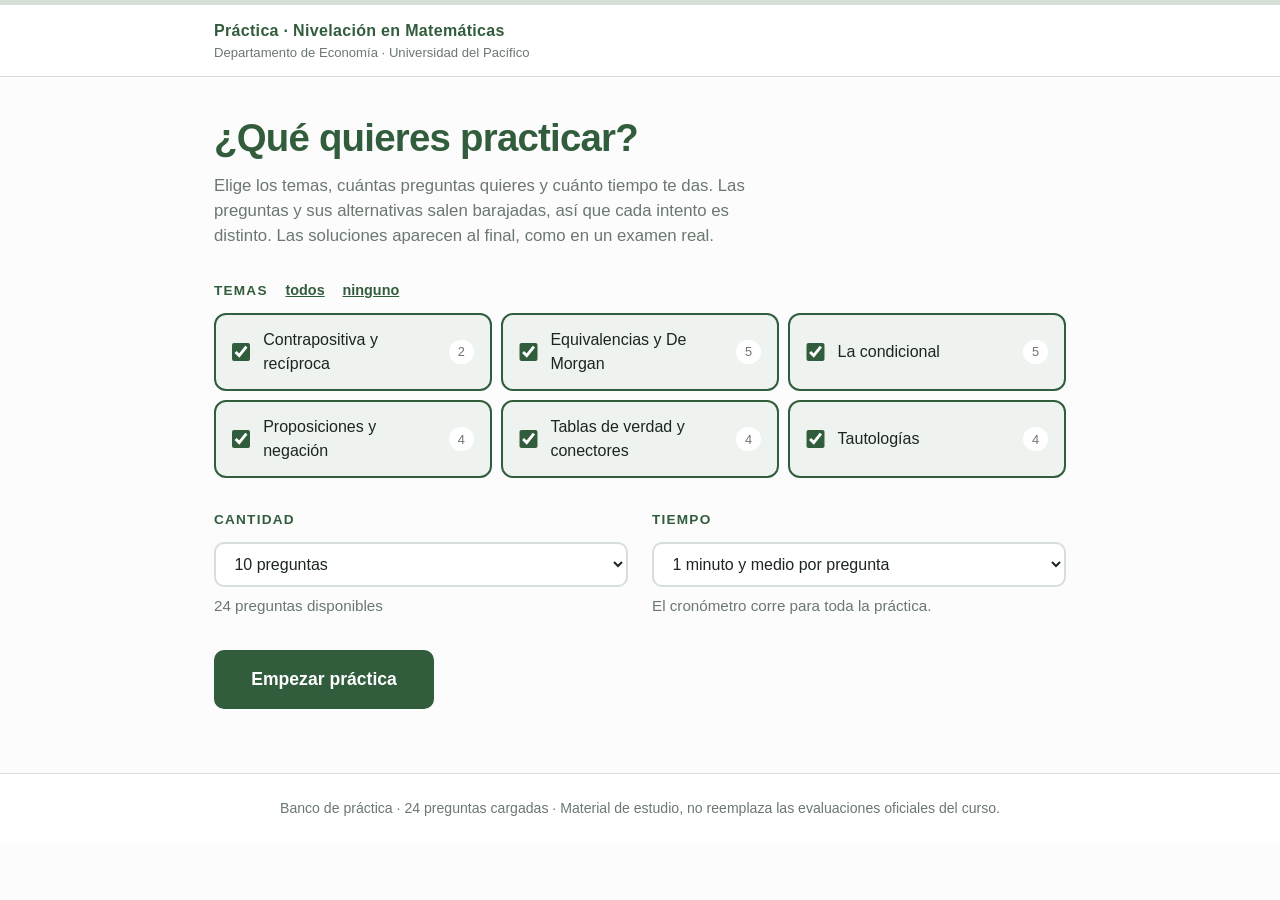
==== index.html @ eaf9e849 "Add files via upload" ====
<!DOCTYPE html>
<html lang="es">
<head>
<meta charset="utf-8">
<meta name="viewport" content="width=device-width, initial-scale=1">
<title>Práctica · Nivelación en Matemáticas · Universidad del Pacífico</title>
<meta name="description" content="Banco de práctica con preguntas de exámenes pasados, por temas y con solución.">

<link rel="stylesheet" href="assets/estilos.css">

<!-- KaTeX renderiza las fórmulas escritas entre signos de dólar.
     Va incluido en la carpeta, así que el sitio funciona sin internet. -->
<link rel="stylesheet" href="assets/katex/katex.min.css">
<script defer src="assets/katex/katex.min.js"></script>
<script defer src="assets/katex/auto-render.min.js"></script>
</head>
<body>

<div class="cinta"><div id="progreso"></div></div>

<header class="principal">
  <div class="envoltura">
    <div class="titulo-sitio">
      <!-- El logo aparece solo si existe el archivo assets/logo-up.png.
           Si no está, esta línea se oculta sola y no se ve nada roto. -->
      <img class="logo" src="assets/logo-up.png" alt="Universidad del Pacífico"
           onerror="this.remove()">
      <div>Práctica · Nivelación en Matemáticas
        <small>Departamento de Economía · Universidad del Pacífico</small>
      </div>
    </div>
    <div class="estado oculto" id="estado">
      <span id="contador"></span>
      <span class="crono" id="crono">0:00</span>
    </div>
  </div>
</header>

<main>

  <!-- ============ 1. CONFIGURACIÓN ============ -->
  <section id="config" class="pantalla">
    <h1>¿Qué quieres practicar?</h1>
    <p class="bajada">
      Elige los temas, cuántas preguntas quieres y cuánto tiempo te das.
      Las preguntas y sus alternativas salen barajadas, así que cada intento es distinto.
      Las soluciones aparecen al final, como en un examen real.
    </p>

    <div class="seccion">
      <span class="etiqueta-campo">Temas
        <button class="enlace-mini" id="todos">todos</button>
        <button class="enlace-mini" id="ninguno">ninguno</button>
      </span>
      <div class="temas" id="temas"></div>
      <p class="aviso oculto" id="aviso">Selecciona al menos un tema para empezar.</p>
    </div>

    <div class="seccion fila-campos">
      <div class="campo">
        <span class="etiqueta-campo">Cantidad</span>
        <select id="cantidad"></select>
        <p class="cifra" style="text-align:left;margin-top:.5rem" id="disponibles"></p>
      </div>
      <div class="campo">
        <span class="etiqueta-campo">Tiempo</span>
        <select id="tiempo">
          <option value="0">Sin límite</option>
          <option value="1">1 minuto por pregunta</option>
          <option value="1.5" selected>1 minuto y medio por pregunta</option>
          <option value="2">2 minutos por pregunta</option>
          <option value="3">3 minutos por pregunta</option>
        </select>
        <p class="cifra" style="text-align:left;margin-top:.5rem">El cronómetro corre para toda la práctica.</p>
      </div>
    </div>

    <button class="btn lleno grande" id="empezar">Empezar práctica</button>

    <!-- Aviso de recolección de datos. Solo aparece si está configurada
         la URL en assets/config.js. -->
    <p class="nota-datos oculto" id="aviso-datos"></p>
  </section>

  <!-- ============ 2. PRÁCTICA ============ -->
  <section id="practica" class="pantalla oculto">
    <div class="puntos" id="puntos"></div>
    <div class="tarjeta-pregunta" id="tarjeta"></div>
    <div class="barra-nav">
      <div class="izq">
        <button class="btn" id="anterior">Anterior</button>
        <button class="btn" id="siguiente">Siguiente</button>
      </div>
      <button class="btn lleno" id="terminar">Terminar</button>
    </div>
  </section>

  <!-- ============ 3. RESULTADOS ============ -->
  <section id="resultados" class="pantalla oculto"></section>

</main>

<footer class="pie">
  <div class="envoltura">
    Banco de práctica · <span id="total-banco">0</span> preguntas cargadas ·
    Material de estudio, no reemplaza las evaluaciones oficiales del curso.
  </div>
</footer>

<!-- ============ BANCOS DE PREGUNTAS ============
     Para agregar un curso o capítulo nuevo: crea el archivo en la carpeta
     banco/ y añádelo aquí con una línea igual a la de abajo. -->
<script src="banco/logica.js"></script>

<script src="assets/config.js"></script>
<script src="assets/app.js"></script>
</body>
</html>
---- assets/estilos.css ----
/* Práctica Nive — hoja de estilos
   Los colores salen del tema de las diapositivas del curso (verde kugreen). */

:root{
  --verde:#325D3D;
  --verde-osc:#274B31;
  --verde-medio:#849E8B;
  --verde-claro:#D6DFD8;
  --verde-muy-claro:#EEF3EF;
  --rojo:#B3261E;
  --rojo-suave:#FBE9E7;
  --ambar:#C98A00;
  --ambar-suave:#FFF6E5;
  --ok:#1E7A3C;
  --ok-suave:#E6F4EA;
  --tinta:#1C2620;
  --gris:#6B7770;
  --papel:#FBFCFB;
  --sombra:0 1px 3px rgba(28,38,32,.07), 0 6px 18px rgba(28,38,32,.05);
}
*{box-sizing:border-box;margin:0;padding:0}
html{scroll-behavior:smooth}
body{
  font-family:"Segoe UI",-apple-system,BlinkMacSystemFont,Roboto,Helvetica,Arial,sans-serif;
  background:var(--papel); color:var(--tinta); line-height:1.5;
  -webkit-font-smoothing:antialiased;
}
.oculto{display:none !important}

/* ---------- Cabecera ---------- */
.cinta{height:5px;background:var(--verde-claro)}
.cinta div{height:100%;background:var(--verde);width:0;transition:width .3s ease}

header.principal{
  background:#fff; border-bottom:1px solid var(--verde-claro);
  padding:.85rem 0; position:sticky; top:0; z-index:20;
}
.envoltura{max-width:900px; margin:0 auto; padding:0 1.5rem}
header.principal .envoltura{display:flex; align-items:center; justify-content:space-between; gap:1rem; flex-wrap:wrap}
.titulo-sitio{font-size:1rem; font-weight:700; color:var(--verde); letter-spacing:.02em;
  display:flex; align-items:center; gap:.9rem}
.titulo-sitio small{display:block; font-weight:400; color:var(--gris); font-size:.82rem; letter-spacing:0}
.titulo-sitio .logo{height:38px; width:auto; flex:none}
@media (max-width:600px){ .titulo-sitio .logo{height:30px} }

.estado{display:flex; align-items:center; gap:1.1rem; font-size:.95rem; color:var(--gris)}
.crono{
  font-variant-numeric:tabular-nums; font-weight:700; font-size:1.15rem; color:var(--verde);
  background:var(--verde-muy-claro); border:1px solid var(--verde-claro);
  padding:.25rem .7rem; border-radius:8px; min-width:5.2rem; text-align:center;
}
.crono.alerta{color:#8A5A00; background:var(--ambar-suave); border-color:#F0DCB0}
.crono.critico{color:var(--rojo); background:var(--rojo-suave); border-color:#F3C9C4;
  animation:latido 1s ease-in-out infinite}
@keyframes latido{50%{transform:scale(1.05)}}

main{max-width:900px; margin:0 auto; padding:2rem 1.5rem 4rem}

/* ---------- Tipografía común ---------- */
h1{font-size:clamp(1.7rem,4vw,2.4rem); color:var(--verde); letter-spacing:-.02em; margin-bottom:.4rem}
h2{font-size:1.35rem; color:var(--verde); margin-bottom:.8rem}
.bajada{color:var(--gris); font-size:1.05rem; max-width:60ch; margin-bottom:2rem}
.seccion{margin-bottom:2rem}
.etiqueta-campo{
  display:block; font-size:.85rem; letter-spacing:.09em; text-transform:uppercase;
  color:var(--verde); font-weight:700; margin-bottom:.7rem;
}

/* ---------- Configuración ---------- */
.temas{display:grid; grid-template-columns:repeat(auto-fill,minmax(260px,1fr)); gap:.6rem}
.tema{
  display:flex; align-items:center; gap:.8rem; cursor:pointer; user-select:none;
  border:2px solid var(--verde-claro); background:#fff; border-radius:12px;
  padding:.8rem 1rem; transition:all .15s ease;
}
.tema:hover{border-color:var(--verde-medio)}
.tema input{width:1.15rem; height:1.15rem; accent-color:var(--verde); cursor:pointer; flex:none}
.tema .nombre{flex:1; font-size:1rem}
.tema .cuenta{
  flex:none; font-size:.8rem; color:var(--gris); background:var(--verde-muy-claro);
  border-radius:999px; padding:.15rem .55rem; font-variant-numeric:tabular-nums;
}
.tema.activo{border-color:var(--verde); background:var(--verde-muy-claro)}
.tema.activo .cuenta{background:#fff}

.enlace-mini{
  background:none; border:none; color:var(--verde); font:inherit; font-size:.9rem;
  text-decoration:underline; cursor:pointer; padding:0; margin-left:.8rem;
}
.fila-campos{display:flex; gap:1.5rem; flex-wrap:wrap}
.campo{flex:1 1 220px}
select{
  width:100%; font:inherit; font-size:1rem; padding:.7rem .9rem; border-radius:10px;
  border:2px solid var(--verde-claro); background:#fff; color:var(--tinta); cursor:pointer;
}
select:focus{outline:none; border-color:var(--verde)}

/* ---------- Botones ---------- */
button{font:inherit; cursor:pointer; border-radius:10px; transition:all .15s ease}
.btn{
  font-size:1rem; font-weight:600; padding:.75rem 1.5rem;
  border:2px solid var(--verde); background:#fff; color:var(--verde);
}
.btn:hover:not(:disabled){background:var(--verde-muy-claro)}
.btn.lleno{background:var(--verde); color:#fff}
.btn.lleno:hover:not(:disabled){background:var(--verde-osc)}
.btn.grande{font-size:1.1rem; padding:.9rem 2.2rem}
.btn:disabled{opacity:.35; cursor:default}
.aviso{color:var(--rojo); font-size:.95rem; margin-top:.8rem}

/* ---------- Práctica ---------- */
.puntos{display:flex; flex-wrap:wrap; gap:.4rem; margin-bottom:1.5rem}
.punto{
  width:2.1rem; height:2.1rem; border-radius:8px; border:2px solid var(--verde-claro);
  background:#fff; color:var(--gris); font-size:.9rem; font-weight:600;
}
.punto:hover{border-color:var(--verde-medio)}
.punto.respondida{background:var(--verde-muy-claro); border-color:var(--verde-medio); color:var(--verde)}
.punto.actual{border-color:var(--verde); background:var(--verde); color:#fff}

.tarjeta-pregunta{
  background:#fff; border:1px solid var(--verde-claro); border-radius:16px;
  padding:1.8rem; box-shadow:var(--sombra); margin-bottom:1.5rem;
}
.meta-pregunta{
  display:flex; gap:.6rem; align-items:center; flex-wrap:wrap; margin-bottom:1rem;
  font-size:.8rem; letter-spacing:.08em; text-transform:uppercase; font-weight:600;
}
.chip{background:var(--verde-muy-claro); color:var(--verde); border:1px solid var(--verde-claro);
  border-radius:999px; padding:.25rem .75rem}
.chip.fuente{background:#fff; color:var(--gris); border-color:var(--verde-claro)}
.enunciado{font-size:clamp(1.1rem,2vw,1.3rem); line-height:1.5; margin-bottom:1.4rem}

ul.opciones{list-style:none; display:grid; gap:.6rem}
li.opcion{
  display:flex; align-items:center; gap:.9rem; cursor:pointer;
  border:2px solid var(--verde-claro); background:#fff; border-radius:12px;
  padding:.85rem 1.1rem; font-size:1.05rem; transition:all .15s ease;
}
li.opcion:hover{border-color:var(--verde-medio)}
li.opcion .letra{
  flex:none; width:2rem; height:2rem; border-radius:50%; background:var(--verde-muy-claro);
  color:var(--verde); font-weight:700; font-size:.9rem; border:1px solid var(--verde-claro);
  display:flex; align-items:center; justify-content:center;
}
li.opcion.elegida{border-color:var(--verde); background:var(--verde-muy-claro)}
li.opcion.elegida .letra{background:var(--verde); color:#fff; border-color:var(--verde)}

.barra-nav{display:flex; align-items:center; justify-content:space-between; gap:.8rem; flex-wrap:wrap}
.barra-nav .izq{display:flex; gap:.6rem}

/* ---------- Resultados ---------- */
.cabecera-resultado{display:flex; align-items:center; gap:1.8rem; flex-wrap:wrap; margin-bottom:2rem}
.medalla{
  flex:none; width:9rem; height:9rem; border-radius:50%; border:9px solid var(--verde);
  background:var(--verde-muy-claro); display:flex; flex-direction:column;
  align-items:center; justify-content:center;
}
.medalla b{font-size:2.4rem; line-height:1; color:var(--verde); font-variant-numeric:tabular-nums}
.medalla span{font-size:.68rem; color:var(--gris); letter-spacing:.03em; margin-top:.35rem; white-space:nowrap}
.medalla.floja{border-color:var(--ambar); background:var(--ambar-suave)}
.medalla.floja b{color:#8A5A00}

.desglose{display:grid; gap:.7rem; margin-bottom:2.2rem}
.linea-tema{display:grid; grid-template-columns:1fr 7rem 3.5rem; gap:.9rem; align-items:center; font-size:1rem}
.pista{height:.6rem; background:var(--verde-claro); border-radius:999px; overflow:hidden}
.pista div{height:100%; background:var(--verde); border-radius:999px; transition:width .5s ease}
.pista div.floja{background:var(--ambar)}
.pista div.mala{background:var(--rojo)}
.cifra{text-align:right; font-variant-numeric:tabular-nums; color:var(--gris); font-size:.95rem}

.revision{display:grid; gap:1rem}
.item{border:1px solid var(--verde-claro); border-left-width:6px; border-radius:0 14px 14px 0;
  background:#fff; padding:1.3rem 1.5rem; box-shadow:var(--sombra)}
.item.bien{border-left-color:var(--ok)}
.item.mal{border-left-color:var(--rojo)}
.item.vacia{border-left-color:var(--verde-medio)}
.item .cabeza{display:flex; align-items:center; gap:.7rem; margin-bottom:.7rem; flex-wrap:wrap}
.veredicto{font-weight:700; font-size:.85rem; letter-spacing:.06em; text-transform:uppercase;
  border-radius:999px; padding:.2rem .7rem}
.veredicto.bien{color:var(--ok); background:var(--ok-suave)}
.veredicto.mal{color:var(--rojo); background:var(--rojo-suave)}
.veredicto.vacia{color:var(--gris); background:var(--verde-muy-claro)}
.item .enun{font-size:1.05rem; margin-bottom:.9rem; font-weight:500}
.respuestas-item{display:grid; gap:.35rem; margin-bottom:.9rem; font-size:1rem}
.respuestas-item div{padding:.4rem .8rem; border-radius:8px}
.tuya-mal{background:var(--rojo-suave); color:#7A1810}
.la-buena{background:var(--ok-suave); color:#14532B}
.sin-marcar{background:var(--verde-muy-claro); color:var(--gris)}
.solucion{border-left:4px solid var(--verde); background:var(--verde-muy-claro);
  border-radius:0 10px 10px 0; padding:.9rem 1.1rem; font-size:1rem; line-height:1.6}
.solucion b{color:var(--verde)}

footer.pie{
  border-top:1px solid var(--verde-claro); background:#fff; padding:1.5rem 0;
  color:var(--gris); font-size:.88rem; text-align:center;
}

@media (max-width:600px){
  .linea-tema{grid-template-columns:1fr 4.5rem 3rem; font-size:.92rem}
  .medalla{width:7rem;height:7rem;border-width:7px}
  .medalla b{font-size:1.9rem}
  .tarjeta-pregunta{padding:1.2rem}
}
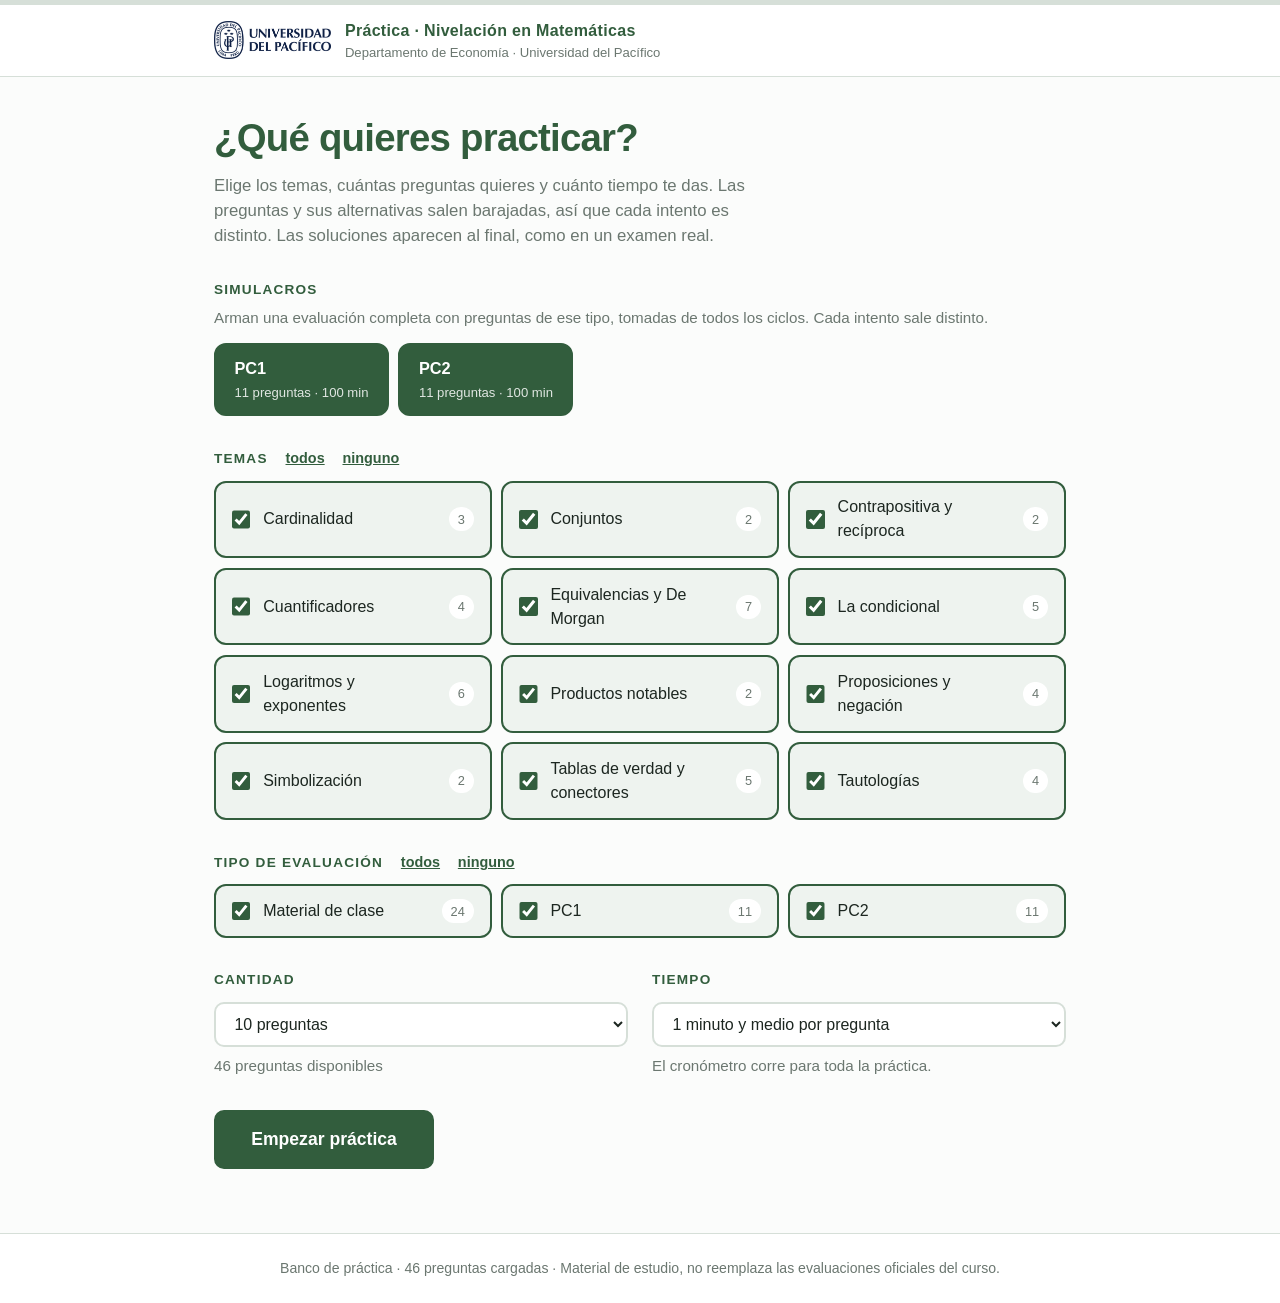
==== commit e846658c: "Add files via upload" ====
--- a/index.html
+++ b/index.html
@@ -47,13 +47,39 @@
       Las soluciones aparecen al final, como en un examen real.
     </p>
 
+    <!-- Simulacros: arman una evaluación completa de un tipo, mezclando ciclos.
+         Solo aparece si el banco tiene preguntas de evaluaciones reales. -->
+    <div class="seccion oculto" id="bloque-simulacros">
+      <span class="etiqueta-campo">Simulacros</span>
+      <p class="cifra" style="text-align:left;margin:-.3rem 0 .8rem">
+        Arman una evaluación completa con preguntas de ese tipo, tomadas de todos los ciclos.
+        Cada intento sale distinto.
+      </p>
+      <div class="fichas" id="simulacros"></div>
+    </div>
+
     <div class="seccion">
       <span class="etiqueta-campo">Temas
         <button class="enlace-mini" id="todos">todos</button>
         <button class="enlace-mini" id="ninguno">ninguno</button>
       </span>
       <div class="temas" id="temas"></div>
-      <p class="aviso oculto" id="aviso">Selecciona al menos un tema para empezar.</p>
+    </div>
+
+    <!-- Segundo filtro. Solo aparece si el banco tiene más de un tipo
+         de evaluación (PC1, EP, EF, material de clase...). -->
+    <div class="seccion oculto" id="bloque-examenes">
+      <span class="etiqueta-campo">Tipo de evaluación
+        <button class="enlace-mini" id="todos-ex">todos</button>
+        <button class="enlace-mini" id="ninguno-ex">ninguno</button>
+      </span>
+      <div class="temas" id="examenes"></div>
+    </div>
+
+    <div class="seccion">
+      <p class="aviso oculto" id="aviso">
+        No hay preguntas con esa combinación. Amplía los temas o los tipos de evaluación.
+      </p>
     </div>
 
     <div class="seccion fila-campos">
@@ -84,7 +110,10 @@
 
   <!-- ============ 2. PRÁCTICA ============ -->
   <section id="practica" class="pantalla oculto">
-    <div class="puntos" id="puntos"></div>
+    <div class="barra-practica">
+      <div class="puntos" id="puntos"></div>
+      <button class="enlace-salir" id="salir">← Salir sin terminar</button>
+    </div>
     <div class="tarjeta-pregunta" id="tarjeta"></div>
     <div class="barra-nav">
       <div class="izq">
@@ -111,6 +140,7 @@
      Para agregar un curso o capítulo nuevo: crea el archivo en la carpeta
      banco/ y añádelo aquí con una línea igual a la de abajo. -->
 <script src="banco/logica.js"></script>
+<script src="banco/2026-1.js"></script>
 
 <script src="assets/config.js"></script>
 <script src="assets/app.js"></script>
--- a/assets/estilos.css
+++ b/assets/estilos.css
@@ -82,6 +82,18 @@
 }
 .tema.activo{border-color:var(--verde); background:var(--verde-muy-claro)}
 .tema.activo .cuenta{background:#fff}
+.tema.vacio{opacity:.45}
+.tema.vacio .cuenta{background:#F1F3F1; color:#9AA69E}
+
+.fichas{display:flex; flex-wrap:wrap; gap:.6rem}
+.ficha{
+  display:flex; flex-direction:column; align-items:flex-start; gap:.15rem;
+  border:2px solid var(--verde); background:var(--verde); color:#fff;
+  border-radius:12px; padding:.7rem 1.15rem; text-align:left;
+}
+.ficha b{font-size:1.02rem; font-weight:650}
+.ficha span{font-size:.82rem; opacity:.85; font-weight:400}
+.ficha:hover{background:var(--verde-osc); border-color:var(--verde-osc)}
 
 .enlace-mini{
   background:none; border:none; color:var(--verde); font:inherit; font-size:.9rem;
@@ -107,6 +119,12 @@
 .btn.grande{font-size:1.1rem; padding:.9rem 2.2rem}
 .btn:disabled{opacity:.35; cursor:default}
 .aviso{color:var(--rojo); font-size:.95rem; margin-top:.8rem}
+.nota-datos{
+  margin-top:1.6rem; padding:.9rem 1.2rem; border-radius:10px;
+  background:var(--verde-muy-claro); border:1px solid var(--verde-claro);
+  color:var(--gris); font-size:.92rem; line-height:1.5; max-width:62ch;
+}
+.nota-datos b{color:var(--verde)}
 
 /* ---------- Práctica ---------- */
 .puntos{display:flex; flex-wrap:wrap; gap:.4rem; margin-bottom:1.5rem}
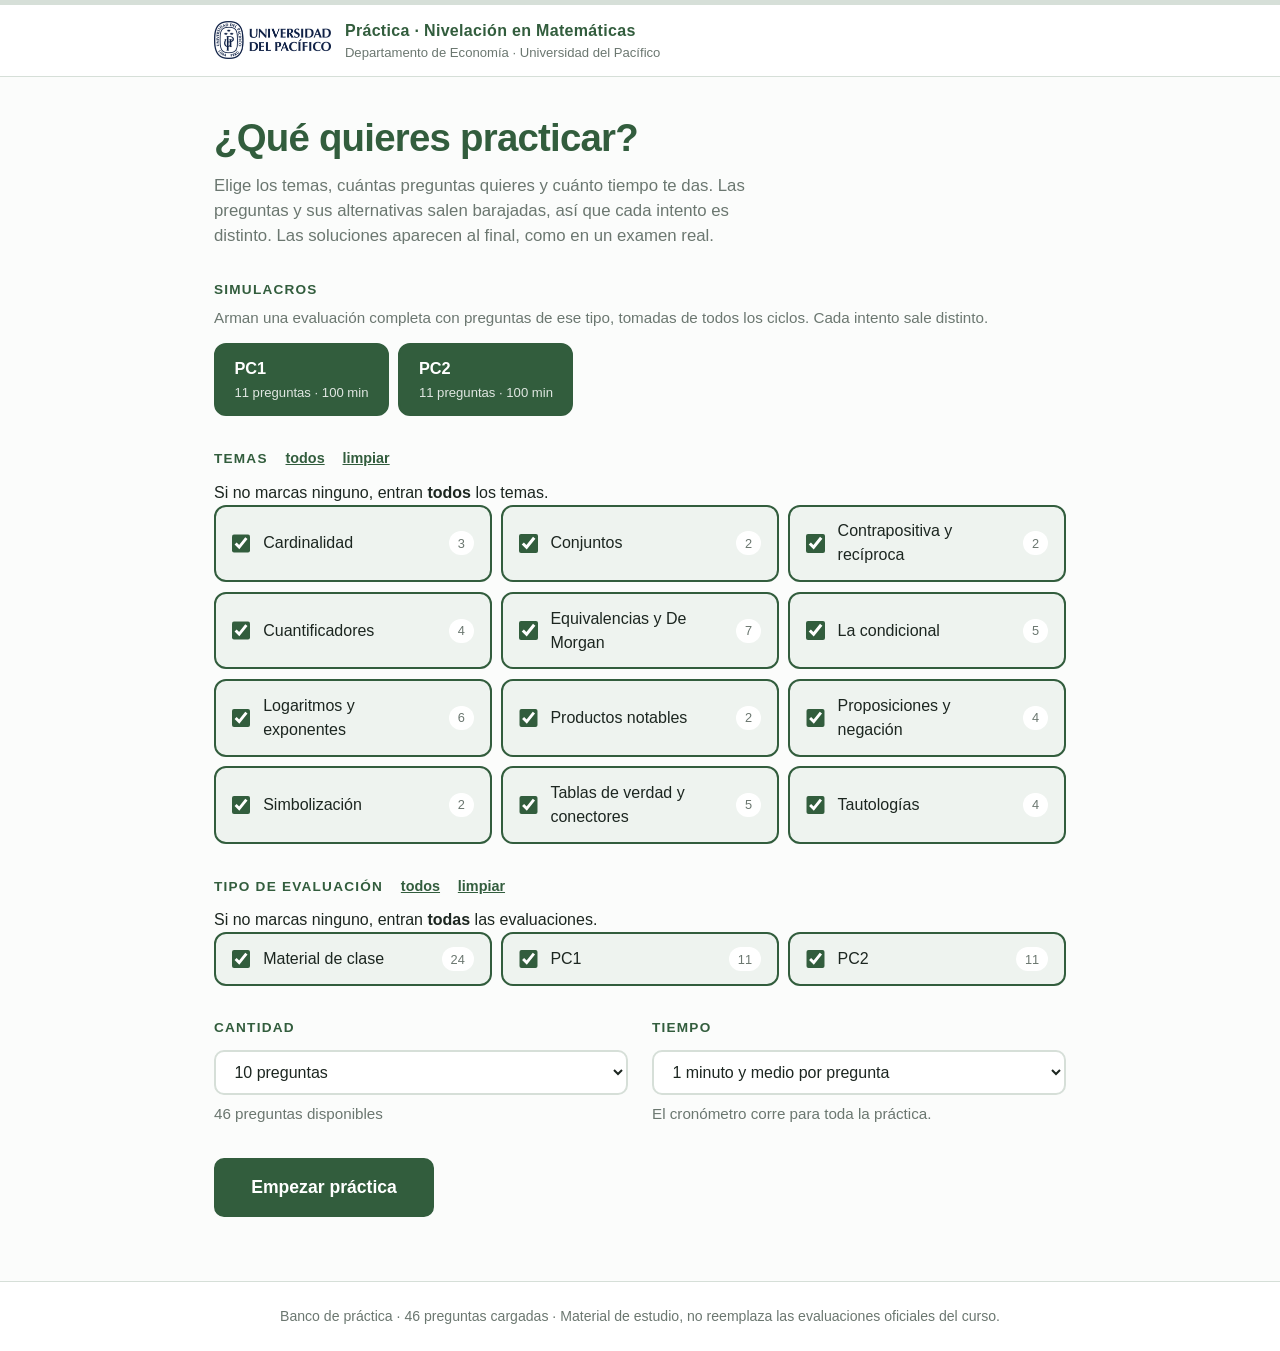
==== commit 3638847b: "Add files via upload" ====
--- a/index.html
+++ b/index.html
@@ -61,8 +61,9 @@
     <div class="seccion">
       <span class="etiqueta-campo">Temas
         <button class="enlace-mini" id="todos">todos</button>
-        <button class="enlace-mini" id="ninguno">ninguno</button>
+        <button class="enlace-mini" id="ninguno">limpiar</button>
       </span>
+      <p class="nota-filtro">Si no marcas ninguno, entran <b>todos</b> los temas.</p>
       <div class="temas" id="temas"></div>
     </div>
 
@@ -71,14 +72,16 @@
     <div class="seccion oculto" id="bloque-examenes">
       <span class="etiqueta-campo">Tipo de evaluación
         <button class="enlace-mini" id="todos-ex">todos</button>
-        <button class="enlace-mini" id="ninguno-ex">ninguno</button>
+        <button class="enlace-mini" id="ninguno-ex">limpiar</button>
       </span>
+      <p class="nota-filtro">Si no marcas ninguno, entran <b>todas</b> las evaluaciones.</p>
       <div class="temas" id="examenes"></div>
     </div>
 
     <div class="seccion">
       <p class="aviso oculto" id="aviso">
-        No hay preguntas con esa combinación. Amplía los temas o los tipos de evaluación.
+        No hay preguntas que sean de esos temas <b>y</b> de esas evaluaciones a la vez.
+        Prueba desmarcando algo.
       </p>
     </div>
 
--- a/assets/estilos.css
+++ b/assets/estilos.css
@@ -127,7 +127,16 @@
 .nota-datos b{color:var(--verde)}
 
 /* ---------- Práctica ---------- */
-.puntos{display:flex; flex-wrap:wrap; gap:.4rem; margin-bottom:1.5rem}
+.barra-practica{
+  display:flex; align-items:flex-start; justify-content:space-between;
+  gap:1rem; flex-wrap:wrap; margin-bottom:1.5rem;
+}
+.enlace-salir{
+  flex:none; background:none; border:none; color:var(--gris); font:inherit;
+  font-size:.92rem; cursor:pointer; padding:.35rem .2rem; text-decoration:underline;
+}
+.enlace-salir:hover{color:var(--verde)}
+.puntos{display:flex; flex-wrap:wrap; gap:.4rem}
 .punto{
   width:2.1rem; height:2.1rem; border-radius:8px; border:2px solid var(--verde-claro);
   background:#fff; color:var(--gris); font-size:.9rem; font-weight:600;
